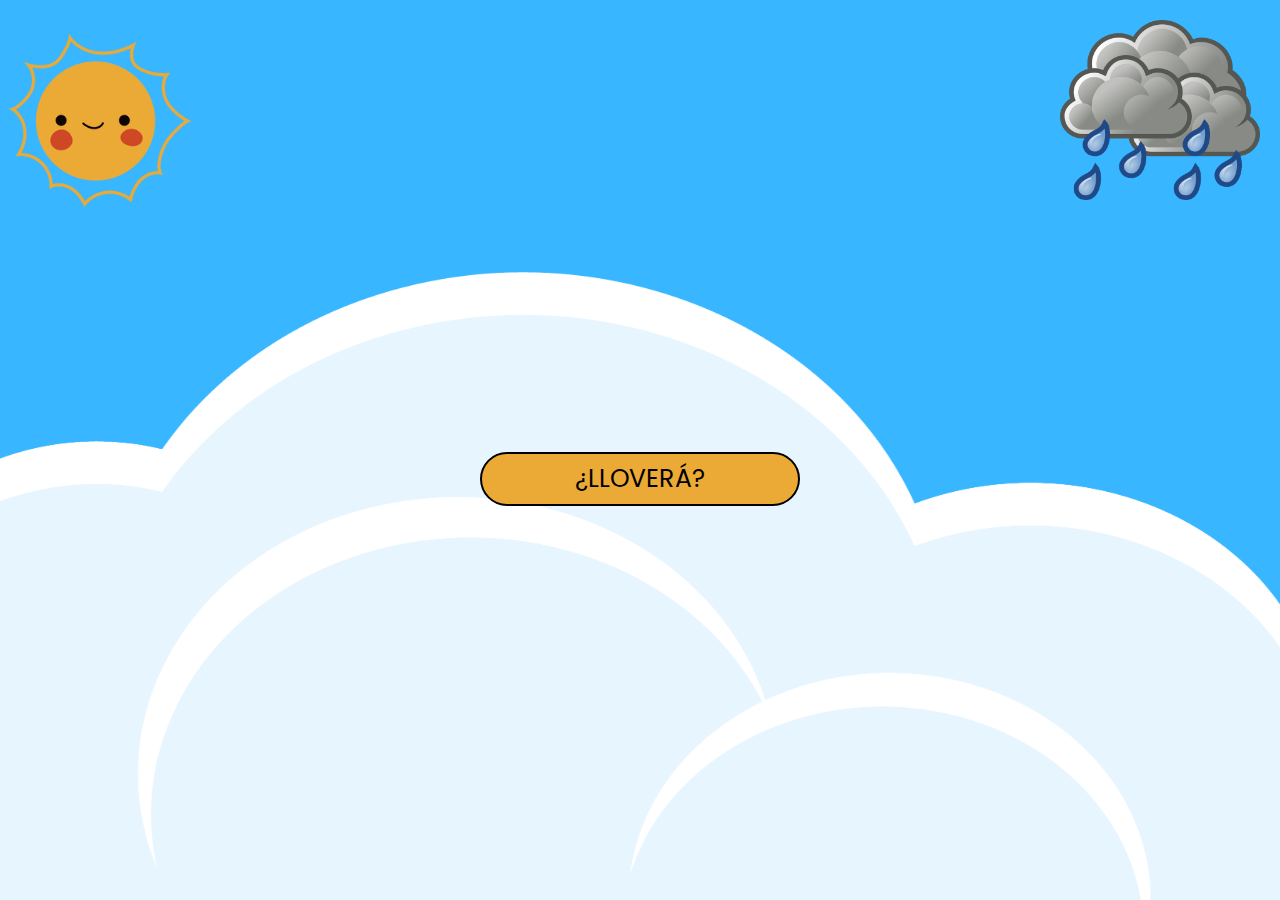
==== index.html @ 7fd1b36f "responsive" ====
<!DOCTYPE html>
<html lang="en">
  <head>
    <meta charset="UTF-8" />
    <meta name="viewport" content="width=device-width, initial-scale=1.0" />
    <title>Lloverá</title>
    <link rel="stylesheet" href="./css/styles.css" />
    <link rel="preconnect" href="https://fonts.googleapis.com/" />
    <link rel="preconnect" href="https://fonts.gstatic.com/" crossorigin />
    <link
      href="https://fonts.googleapis.com/css2?family=Agbalumo&family=Anton&family=Barlow+Condensed:wght@700&family=Montserrat:wght@400;500&family=Noto+Sans:wght@900&family=Nunito+Sans:ital,opsz,wght@1,6..12,900&family=Nunito:wght@900&family=PT+Sans+Narrow:wght@700&family=Poppins:wght@200;300&family=Press+Start+2P&family=Rubik&display=swap"
      rel="stylesheet"
    />
  </head>
  <body>
    <main>
      <section class="sol">
        <img
          src="/img/87838d67f8e13ad5aeb892fc320f724f-lindo-sol-plano.png"
          class="imgsol"
        />
        <img src="/img/rain-98538_1280.png" class="imglluvia" alt="" />
      </section>
      <section class="titulo">
        <div class="mitad1">
          <button class="boton_llovera">¿LLOVERÁ?</button>
          <h1>¿LLOVERÁ?</h1>
          <button class="boton">Consultar</button>
        </div>
      </section>
      <section class="lluvia">
        <img src="/img/klipartz.com.png" class="gota" alt="" />
        <img src="/img/klipartz.com.png" class="gota" alt="" />
        <img src="/img/klipartz.com.png" class="gota" alt="" />
        <img src="/img/klipartz.com.png" class="gota" alt="" />
        <img src="/img/klipartz.com.png" class="gota" alt="" />
        <img src="/img/klipartz.com.png" class="gota" alt="" />
        <img src="/img/klipartz.com.png" class="gota" alt="" />
        <img src="/img/klipartz.com.png" class="gota" alt="" />
        <img src="/img/klipartz.com.png" class="gota" alt="" />
      </section>
    </main>
    <script src="./js/script.js"></script>
  </body>
</html>
---- css/styles.css ----
* {
  padding: 0;
  margin: 0;
  box-sizing: border-box;
}

main {
  background: linear-gradient(
    rgba(56, 182, 255, 1) 50%,
    rgba(53, 75, 132, 1) 50%
  );
  height: 100vh;
  display: flex;
  flex-direction: column;
  font-family: "Poppins", "Arial";
  font-size: 30px;
  overflow: hidden;
}

.sol {
  background-color: #38b6ff;
  flex-grow: 0.5;
  display: flex;
  justify-content: space-between;
}
/* hola */
.titulo {
  background-image: url(/img/cloud.png);
  background-size: cover;
  background-position: center;
  flex-grow: 1.5;
  display: flex;
  flex-direction: column;
  justify-content: center;
  background-repeat: no-repeat;
}

.lluvia {
  background-color: #354b84;
  flex-grow: 1;
  display: grid;
  grid-template-rows: repeat(3, 1fr);
  grid-template-columns: repeat(3, 1fr);
}

.mitad1 {
  text-align: center;
  display: flex;
  justify-content: center;
  align-items: center;
  flex-direction: column;
}

.boton {
  width: 25vw;
  height: 5vh;
  font-family: "Poppins", "Arial";
  font-size: 15px;
  border-radius: 20px;
  border: none;
  background-color: #ebaa36;
  margin-top: 10px;
}

.boton_llovera {
  display: none;
}

.imgsol {
  width: 40vw;
  height: 20vh;
  margin-top: 20px;
  margin-right: 20px;
}

.gota {
  width: 35px;
  margin-left: 10vw;
}
.imglluvia {
  width: 40vw;
  height: 17vh;
  margin-top: 20px;
  margin-right: 20px;
}

@media screen and (min-width: 400px) {
  main {
    background-color: #38b6ff;
    height: 100vh;
    display: flex;
    flex-direction: column;
    font-family: "Poppins", "Arial";
    font-size: 30px;
  }
  .sol {
    flex-grow: 0.2;
  }

  .imgsol {
    width: 200px;
    height: 200px;
  }

  .imglluvia {
    width: 200px;
    height: 180px;
  }

  .titulo {
    background-color: #38b6ff;
    background-size: 2000px 1000px;
    background-position: top;
    flex-grow: 1.5;
    display: flex;
    justify-content: start;
    flex-direction: column;
    background-repeat: no-repeat;
  }
  .lluvia {
    display: none;
  }

  .mitad1 {
    margin-top: 20vh;
  }

  .boton {
    display: none;
  }
  h1 {
    display: none;
  }

  .boton_llovera {
    display: block;
    width: 25vw;
    height: 6vh;
    font-family: "Poppins", "Arial";
    font-size: 25px;
    border-radius: 50px;
    background-color: #ebaa36;
    border: 2px black solid;
    min-width: 300px;
  }
}
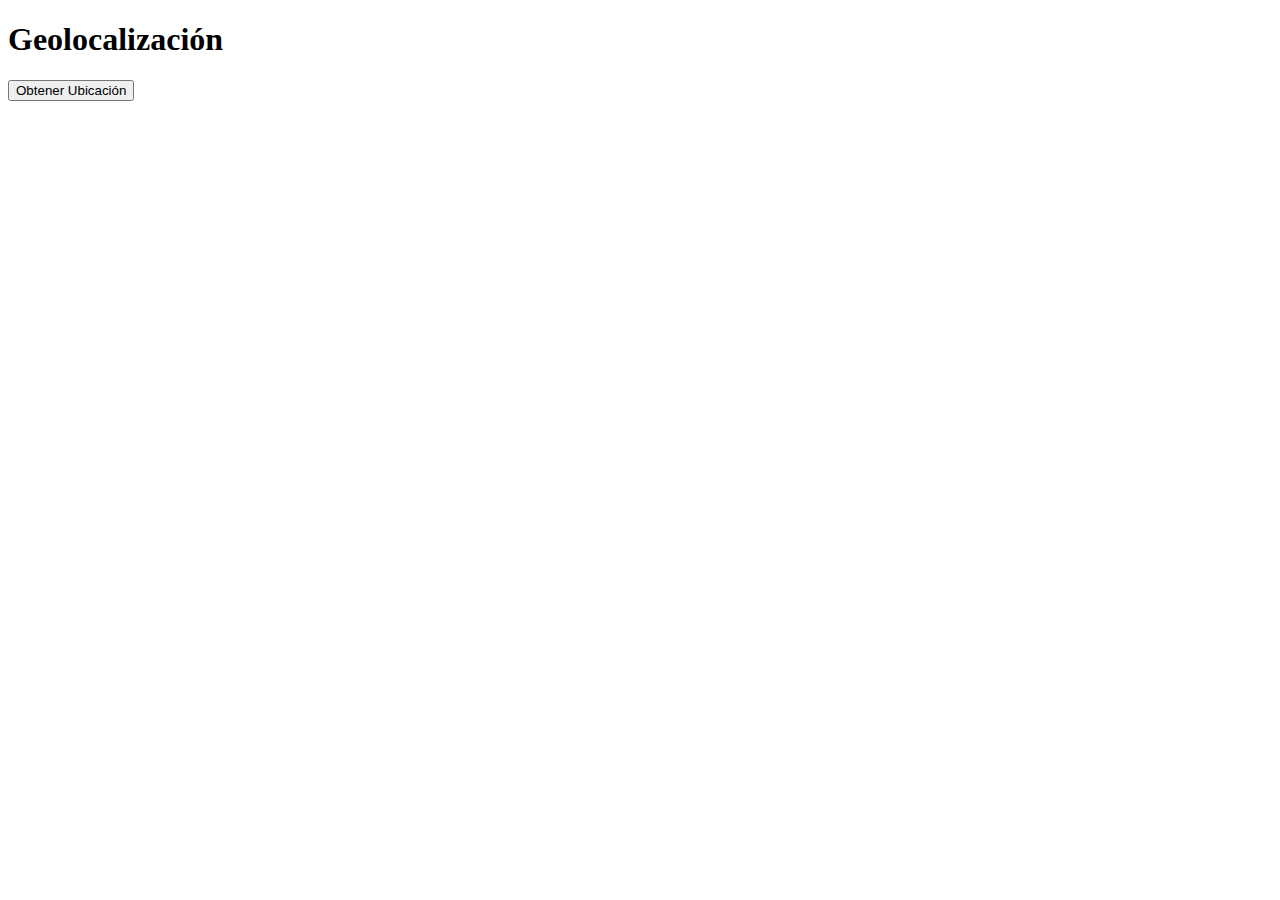
==== commit c3a33ef0: "Add files via upload" ====
--- a/index.html
+++ b/index.html
@@ -1,45 +1,18 @@
 <!DOCTYPE html>
-<html lang="en">
+<html lang="es">
   <head>
     <meta charset="UTF-8" />
     <meta name="viewport" content="width=device-width, initial-scale=1.0" />
-    <title>Lloverá</title>
-    <link rel="stylesheet" href="./css/styles.css" />
-    <link rel="preconnect" href="https://fonts.googleapis.com/" />
-    <link rel="preconnect" href="https://fonts.gstatic.com/" crossorigin />
-    <link
-      href="https://fonts.googleapis.com/css2?family=Agbalumo&family=Anton&family=Barlow+Condensed:wght@700&family=Montserrat:wght@400;500&family=Noto+Sans:wght@900&family=Nunito+Sans:ital,opsz,wght@1,6..12,900&family=Nunito:wght@900&family=PT+Sans+Narrow:wght@700&family=Poppins:wght@200;300&family=Press+Start+2P&family=Rubik&display=swap"
-      rel="stylesheet"
-    />
+    <title>Mi Aplicación Meteorológica</title>
+    <link rel="stylesheet" href="stilos.css" />
   </head>
   <body>
-    <main>
-      <section class="sol">
-        <img
-          src="/img/87838d67f8e13ad5aeb892fc320f724f-lindo-sol-plano.png"
-          class="imgsol"
-        />
-        <img src="/img/rain-98538_1280.png" class="imglluvia" alt="" />
-      </section>
-      <section class="titulo">
-        <div class="mitad1">
-          <button class="boton_llovera">¿LLOVERÁ?</button>
-          <h1>¿LLOVERÁ?</h1>
-          <button class="boton">Consultar</button>
-        </div>
-      </section>
-      <section class="lluvia">
-        <img src="/img/klipartz.com.png" class="gota" alt="" />
-        <img src="/img/klipartz.com.png" class="gota" alt="" />
-        <img src="/img/klipartz.com.png" class="gota" alt="" />
-        <img src="/img/klipartz.com.png" class="gota" alt="" />
-        <img src="/img/klipartz.com.png" class="gota" alt="" />
-        <img src="/img/klipartz.com.png" class="gota" alt="" />
-        <img src="/img/klipartz.com.png" class="gota" alt="" />
-        <img src="/img/klipartz.com.png" class="gota" alt="" />
-        <img src="/img/klipartz.com.png" class="gota" alt="" />
-      </section>
-    </main>
-    <script src="./js/script.js"></script>
+    <h1>Geolocalización</h1>
+    <button id="obtenerUbicacion">Obtener Ubicación</button>
+    <p id="ubicacion"></p>
+    <div id="resultado"></div>
+    <div id="resultadoParrafo"></div>
+
+    <script src="main.js"></script>
   </body>
 </html>
--- a/stilos.css
+++ b/stilos.css
@@ -0,0 +1,7 @@
+.tarjeta {
+  border: 1px solid #ccc;
+  padding: 10px;
+  margin: 10px;
+  background-color: #f9f9f9;
+  box-shadow: 0 0 5px rgba(0, 0, 0, 0.2);
+}
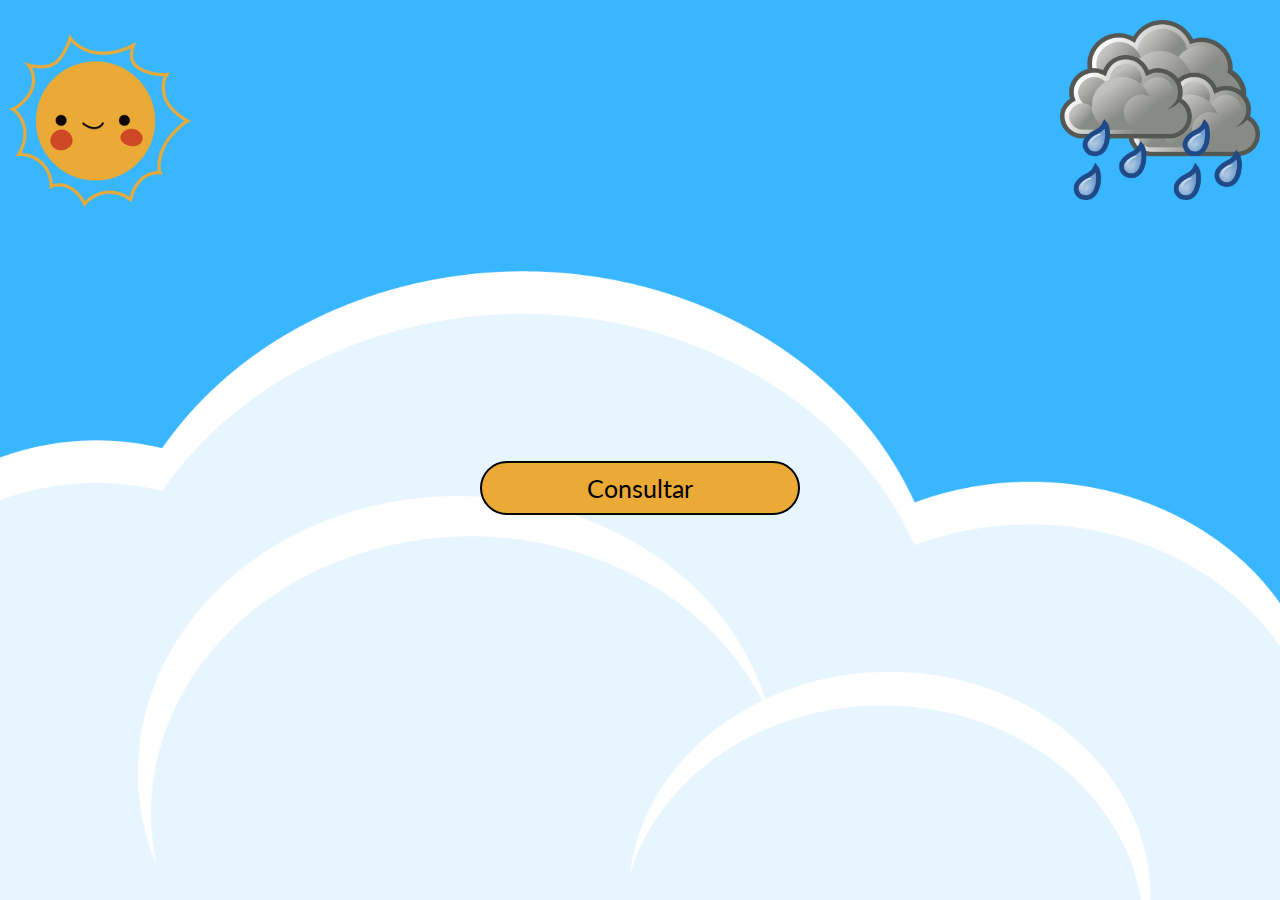
==== commit d23166c7: "dando-forma" ====
--- a/index.html
+++ b/index.html
@@ -1,18 +1,63 @@
 <!DOCTYPE html>
-<html lang="es">
+<html lang="en">
   <head>
     <meta charset="UTF-8" />
     <meta name="viewport" content="width=device-width, initial-scale=1.0" />
-    <title>Mi Aplicación Meteorológica</title>
-    <link rel="stylesheet" href="stilos.css" />
+    <title>Mi Meteo</title>
+    <link rel="stylesheet" href="/styles.css" />
+    <link rel="preconnect" href="https://fonts.googleapis.com/" />
+    <link rel="preconnect" href="https://fonts.gstatic.com/" crossorigin />
+    <link
+      href="https://fonts.googleapis.com/css2?family=Lato:wght@400;700&display=swap"
+      rel="stylesheet"
+    />
+  
   </head>
   <body>
-    <h1>Geolocalización</h1>
-    <button id="obtenerUbicacion">Obtener Ubicación</button>
+    <section class="sol">
+    <img src="/img/87838d67f8e13ad5aeb892fc320f724f-lindo-sol-plano.png" class="imgsol" alt="Sol">
+    <img src="/img/rain-98538_1280.png" class="imglluvia" alt="Lluvia">
+    </section>
+    
+    <section class="titulo">
+    <div class="mitad1">
+    <h1>¿Lloverá?</h1>
+    <button id="obtenerUbicacion" class="obtenerUbicacion">Consultar</button>
     <p id="ubicacion"></p>
-    <div id="resultado"></div>
-    <div id="resultadoParrafo"></div>
+    <p id="resultadoParrafo"></p>
+    </div>
+    </section>
+    
+    <section class="lluvia">
+      <img src="/img/klipartz.com.png" class="gota" alt="Gota lluvia">
+      <img src="/img/klipartz.com.png" class="gota" alt="Gota lluvia">
+      <img src="/img/klipartz.com.png" class="gota" alt="Gota lluvia">
+      <img src="/img/klipartz.com.png" class="gota" alt="Gota lluvia">
+      <img src="/img/klipartz.com.png" class="gota" alt="Gota lluvia">
+      <img src="/img/klipartz.com.png" class="gota" alt="Gota lluvia">
+      <img src="/img/klipartz.com.png" class="gota" alt="Gota lluvia">
+      <img src="/img/klipartz.com.png" class="gota" alt="Gota lluvia">
+      <img src="/img/klipartz.com.png" class="gota" alt="Gota lluvia">
+    </section>
+    
+    <script>
+      document
+        .getElementById("ubicacionButton")
+        .addEventListener("click", function () {
+          if ("geolocation" in navigator) {
+            navigator.geolocation.getCurrentPosition(function (position) {
+              // Obtener ubicación y redirigir a pronostico.html
+              const latitud = position.coords.latitude;
+              const longitud = position.coords.longitude;
+              window.location.href =
+                "pronostico.html?lat=" + latitud + "&lon=" + longitud;
+            });
+          } else {
+            alert("Tu navegador no admite la geolocalización.");
+          }
+        });
+    </script>
 
-    <script src="main.js"></script>
+    <script src="/script.js"></script>
   </body>
-</html>
+</html>--- a/styles.css
+++ b/styles.css
@@ -0,0 +1,162 @@
+* {
+  padding: 0;
+  margin: 0;
+  box-sizing: border-box;
+}
+
+/* Escritorio grande 
+@media only screen and (min-width: 992px) and (max-width: 1199px){ */
+  
+body {
+  background: linear-gradient(
+    rgba(56, 182, 255, 1) 50%,
+    rgba(53, 75, 132, 1) 50%); 
+  height: 100vh;
+  display: flex;
+  flex-direction: column;
+  font-family: "Lato", "Arial";
+  font-size: 30px;
+  overflow: hidden;
+}
+
+.sol {
+  background-color: #38b6ff;
+  flex-grow: 0.5;
+  display: flex;
+  justify-content: space-between;
+}
+
+.titulo {
+  background-image: url(/img/cloud.png);
+  background-size: cover;
+  background-position: center;
+  flex-grow: 1.5;
+  display: flex;
+  flex-direction: column;
+  justify-content: center;
+  background-repeat: no-repeat;
+}
+
+.lluvia {
+  background-color: #354b84;
+  flex-grow: 1;
+  display: grid;
+  grid-template-rows: repeat(3, 1fr);
+  grid-template-columns: repeat(3, 1fr);
+}
+
+.mitad1 {
+  text-align: center;
+  display: flex;
+  justify-content: center;
+  align-items: center;
+  flex-direction: column;
+}
+
+.obtenerUbicacion {
+  width: 25vw;
+  height: 5vh;
+  font-family: "Lato", "Arial";
+  font-size: 15px;
+  border-radius: 20px;
+  border: none;
+  background-color: #ebaa36;
+  margin-top: 10px;
+} 
+
+
+.imgsol {
+  width: 40vw;
+  height: 20vh;
+  margin-top: 20px;
+  margin-right: 20px;
+}
+
+.gota {
+  width: 35px;
+  margin-left: 10vw;
+}
+
+.imglluvia {
+  width: 40vw;
+  height: 17vh;
+  margin-top: 20px;
+  margin-right: 20px;
+}
+/* }; */
+
+/* Escritorio pequeño / tablet 
+@media only screen and (min-width: 768px) and (max-width: 991px){
+
+} */
+
+/* Tablets y phablets 
+@media only screen and (min-width: 576px) and (max-width: 767px){
+
+} */
+
+/* Móviles */
+@media only screen and (min-width: 400px) {
+  body {
+    background-color: #38b6ff;
+    height: 100vh;
+    display: flex;
+    flex-direction: column;
+    font-family: "Lato", "Arial";
+    font-size: 30px;
+  }
+
+  .sol {
+    flex-grow: 0.2;
+  }
+
+  .imgsol {
+    width: 200px;
+    height: 200px;
+  }
+
+  .imglluvia {
+    width: 200px;
+    height: 180px;
+  }
+
+  .titulo {
+    background-color: #38b6ff;
+    background-size: 2000px 1000px;
+    background-position: top;
+    flex-grow: 1.5;
+    display: flex;
+    justify-content: start;
+    flex-direction: column;
+    background-repeat: no-repeat;
+  }
+
+  .lluvia {
+    display: none;
+  }
+
+  .mitad1 {
+    margin-top: 20vh;
+  }
+
+  /*.boton {
+    display: none;
+  }*/
+
+  h1 {
+    display: none;
+  }
+
+  .obtenerUbicacion {
+    display: block;
+    width: 25vw;
+    height: 6vh;
+    font-family: "Lato", "Arial";
+    font-size: 25px;
+    border-radius: 50px;
+    background-color: #ebaa36;
+    border: 2px black solid;
+    min-width: 300px;
+  }
+}
+
